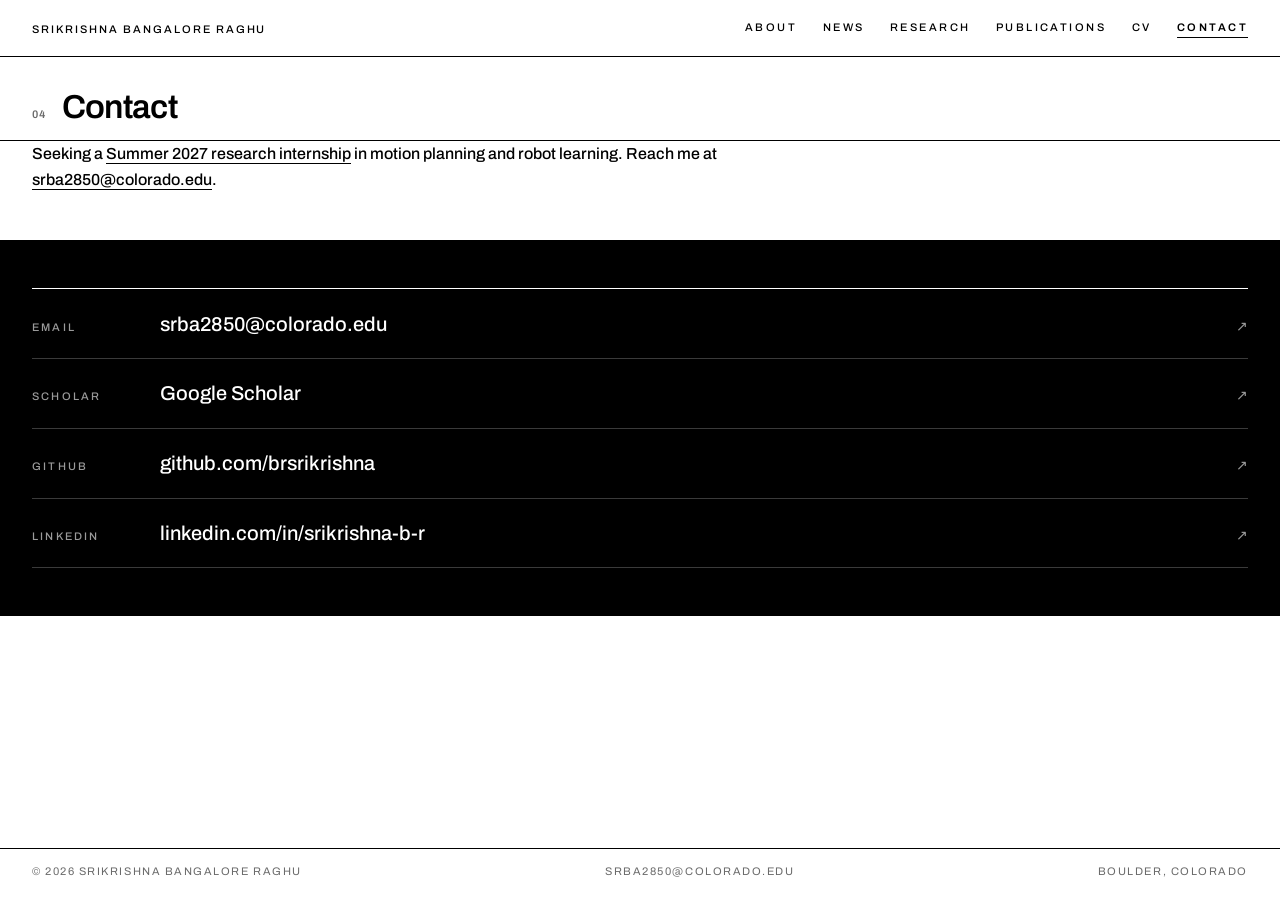
==== contact.html @ 34d87042 "Split into pages and remove the left label rail About, News, Research, Publications and Contact are " ====
<!DOCTYPE html>
<html lang="en">
<head>
<meta charset="utf-8">
<meta name="viewport" content="width=device-width, initial-scale=1">
<title>Contact — Srikrishna Bangalore Raghu</title>
<meta name="description" content="Email, Google Scholar, GitHub, and LinkedIn.">
<link rel="icon" href="data:image/svg+xml,%3Csvg xmlns='http://www.w3.org/2000/svg' viewBox='0 0 64 64'%3E%3Crect width='64' height='64' fill='%23000'/%3E%3Ctext x='32' y='42' font-family='Arial,Helvetica,sans-serif' font-size='22' font-weight='700' fill='%23fff' text-anchor='middle'%3ESBR%3C/text%3E%3C/svg%3E">
<link rel="canonical" href="https://brsrikrishna.github.io/contact.html">
<meta property="og:title" content="Contact — Srikrishna Bangalore Raghu">
<meta property="og:description" content="Email, Google Scholar, GitHub, and LinkedIn.">
<meta property="og:type" content="website">
<meta property="og:url" content="https://brsrikrishna.github.io/contact.html">
<meta name="twitter:card" content="summary">
<link rel="preconnect" href="https://fonts.googleapis.com">
<link rel="preconnect" href="https://fonts.gstatic.com" crossorigin>
<link href="https://fonts.googleapis.com/css2?family=Archivo:ital,wght@0,400;0,500;0,600;0,700;1,400&display=swap" rel="stylesheet">
<link rel="stylesheet" href="assets/style.css">
</head>
<body id="top">

<a class="skip" href="#main">Skip to content</a>

<header>
  <div class="wrap nav-bar">
    <a class="brand" href="index.html" aria-label="Home — Srikrishna Bangalore Raghu">
      <span class="label">Srikrishna Bangalore Raghu</span>
    </a>
    <nav aria-label="Primary">
      <ul class="label" role="list">
        <li><a href="index.html">About</a></li>
        <li><a href="news.html">News</a></li>
        <li><a href="research.html">Research</a></li>
        <li><a href="publications.html">Publications</a></li>
        <li><a href="assets/cv.pdf" target="_blank" rel="noopener">CV</a></li>
        <li><a href="contact.html" aria-current="page">Contact</a></li>
      </ul>
    </nav>
  </div>
</header>

<main id="main">
  <div class="wrap page-head">
    <span class="idx" aria-hidden="true">04</span>
    <h1>Contact</h1>
  </div>

  <section class="wrap content avail">
    <p>
        Seeking a <a href="mailto:srba2850@colorado.edu">Summer 2027 research internship</a> in motion planning
        and robot learning. Reach me at
        <a href="mailto:srba2850@colorado.edu">srba2850@colorado.edu</a>.
      </p>
  </section>

  <section class="contact-block" aria-label="Contact links">
    <div class="wrap">
      <ul class="contact-list" role="list">
                <li>
                  <a href="mailto:srba2850@colorado.edu">
                    <span class="k">Email</span>
                    <span class="v">srba2850@colorado.edu</span>
                    <span class="arrow" aria-hidden="true">&#8599;</span>
                  </a>
                </li>
                <li>
                  <a href="https://scholar.google.com/citations?user=IsVXLJMAAAAJ&amp;hl=en">
                    <span class="k">Scholar</span>
                    <span class="v">Google Scholar</span>
                    <span class="arrow" aria-hidden="true">&#8599;</span>
                  </a>
                </li>
                <li>
                  <a href="https://github.com/brsrikrishna">
                    <span class="k">GitHub</span>
                    <span class="v">github.com/brsrikrishna</span>
                    <span class="arrow" aria-hidden="true">&#8599;</span>
                  </a>
                </li>
                <li>
                  <a href="https://www.linkedin.com/in/srikrishna-b-r-321b12135/">
                    <span class="k">LinkedIn</span>
                    <span class="v">linkedin.com/in/srikrishna-b-r</span>
                    <span class="arrow" aria-hidden="true">&#8599;</span>
                  </a>
                </li>
              </ul>
    </div>
  </section>

</main>

<footer class="site-foot wrap">
  <span>&copy; 2026 Srikrishna Bangalore Raghu</span>
  <a href="mailto:srba2850@colorado.edu">srba2850@colorado.edu</a>
  <span>Boulder, Colorado</span>
</footer>

</body>
</html>
---- assets/style.css ----
/* ============================================================
   SWISS / INTERNATIONAL TYPOGRAPHIC STYLE — multi-page edition
   One face (Archivo), two inks (#000/#fff), hierarchy through
   size, weight, tracking, and hairline rules. Content runs the
   full width of the container; there is no label rail.
   ============================================================ */

:root{
  --ink:        #000000;
  --paper:      #ffffff;
  --mute:       #555555;   /* secondary text on white — 7.4:1  */
  --meta:       #6b6b6b;   /* tertiary meta on white — 5.4:1   */
  --rule:       #000000;   /* structural hairlines             */
  --rule-soft:  #d8d8d8;   /* repeated row hairlines           */
  --inv-mute:   #9a9a9a;   /* secondary text on black — 7.4:1  */
  --inv-rule:   #3a3a3a;
  --pad-x:      clamp(1rem, 2.5vw, 2rem);
  --wrap:       1640px;
  --header-h:   3.5rem;
  --key-col:    7rem;      /* shared key column: news dates, pub numbers,
                              contact keys, experience dates            */
  --size-mid:   clamp(1.0625rem, 1.6vw, 1.1875rem);
}

*, *::before, *::after{ box-sizing:border-box; margin:0; padding:0; }

html{
  scroll-behavior:smooth;
  -webkit-text-size-adjust:100%;
}

body{
  background:var(--paper);
  color:var(--ink);
  font-family:"Archivo","Helvetica Neue",Helvetica,Arial,sans-serif;
  font-size:1rem;
  line-height:1.6;
  -webkit-font-smoothing:antialiased;
  text-rendering:optimizeLegibility;
  min-height:100vh;
  display:flex; flex-direction:column;
}
main{ flex:1 0 auto; }

::selection{ background:var(--ink); color:var(--paper); }
.contact-block ::selection{ background:var(--paper); color:var(--ink); }

a{ color:inherit; text-decoration:none; }
:focus-visible{ outline:2px solid currentColor; outline-offset:3px; }

img{ max-width:100%; }

.wrap{ width:100%; max-width:var(--wrap); margin-inline:auto; padding-inline:var(--pad-x); }

/* ---------- micro-label: the small-caps voice of the site ---------- */
.label{
  font-size:0.6875rem;
  font-weight:500;
  text-transform:uppercase;
  letter-spacing:0.22em;
  line-height:1.4;
}

/* ---------- skip link ---------- */
.skip{
  position:absolute; left:var(--pad-x); top:-4rem; z-index:100;
  background:var(--ink); color:var(--paper);
  padding:0.6rem 1rem; font-size:0.75rem; letter-spacing:0.14em; text-transform:uppercase;
  transition:top .15s ease;
}
.skip:focus{ top:0.75rem; }

/* ---------- header / nav ---------- */
header{
  position:sticky; top:0; z-index:50;
  background:var(--paper);
  border-bottom:1px solid var(--rule);
}
.nav-bar{
  display:flex; align-items:center; justify-content:space-between;
  gap:1rem 2rem; flex-wrap:wrap;
  min-height:var(--header-h); padding-block:0.75rem;
}
.brand{ font-weight:600; }
.brand .label{ letter-spacing:0.18em; }
nav ul{
  list-style:none;
  display:flex; flex-wrap:wrap; gap:0.6rem 1.6rem;
}
nav a{
  display:inline-block; padding-block:0.2rem;
  text-decoration:underline transparent 1px;
  text-underline-offset:6px;
  transition:text-decoration-color .15s ease;
}
nav a:hover{ text-decoration-color:var(--ink); }
nav a[aria-current="page"]{ text-decoration-color:var(--ink); font-weight:600; }

/* ---------- page head (sub-pages) ---------- */
.page-head{
  display:flex; align-items:baseline; gap:1rem;
  padding-block:clamp(1.25rem, 2.5vw, 2rem) 0.9rem;
  border-bottom:1px solid var(--rule);
}
.page-head .idx{
  font-size:0.6875rem; font-weight:600; letter-spacing:0.08em;
  font-variant-numeric:tabular-nums;
  color:var(--meta);
}
.page-head h1{
  font-size:clamp(1.5rem, 2.6vw, 2.25rem);
  font-weight:600; line-height:1.1; letter-spacing:-0.02em;
}
.content{ padding-block:0 3rem; }

/* ---------- home / hero ---------- */
.hero{ padding-block:clamp(1.25rem, 2.5vw, 2rem) 2rem; }

.hero-meta{
  display:flex; justify-content:space-between; gap:0.5rem 2rem; flex-wrap:wrap;
  padding-bottom:0.9rem; border-bottom:1px solid var(--rule);
}
.hero-meta .label:last-child{ color:var(--mute); margin-right:-0.22em; }

h1.name{
  font-size:clamp(2.5rem, 7.4vw, 6.5rem);
  font-weight:600;
  line-height:0.92;
  letter-spacing:-0.025em;
  text-transform:uppercase;
  padding-block:clamp(1.25rem, 3vw, 2.25rem) clamp(1rem, 2.5vw, 1.75rem);
  overflow-wrap:break-word;
}
h1.name .l{ display:block; }

/* a row = small-caps label above full-width content, on a hairline */
.row{
  border-top:1px solid var(--rule);
  padding-block:0.9rem 1.4rem;
}
.row > .label{ display:block; color:var(--meta); margin-bottom:0.55rem; }

.tagline{
  font-size:clamp(1rem, 1.6vw, 1.25rem);
  font-weight:500;
  line-height:1.45;
}
.tagline .sep{ color:var(--meta); padding-inline:0.25em; font-weight:400; }

.avail p{ font-weight:500; max-width:90ch; }
.avail a, .bio a, .exp-list a{
  text-decoration:underline solid var(--ink) 1px;
  text-underline-offset:4px;
}
.avail a:hover, .bio a:hover, .exp-list a:hover{ text-decoration-thickness:2px; }
.avail .chips{ margin-top:0.9rem; }

.about-grid{
  display:grid;
  grid-template-columns:minmax(0, 1fr) clamp(200px, 22%, 320px);
  gap:1.5rem 3rem;
  align-items:start;
}
.bio p{ max-width:80ch; }
.bio p + p{ margin-top:1rem; }
.bio .aff{ font-weight:600; }

.portrait{ margin:0; }
.portrait-img{
  display:block; width:100%;
  aspect-ratio:3 / 4;
  object-fit:cover;
}
.portrait figcaption{
  margin-top:0.55rem;
  font-size:0.6875rem; text-transform:uppercase; letter-spacing:0.18em;
  color:var(--meta);
  display:flex; justify-content:space-between; gap:1rem;
}
.portrait figcaption span:last-child{ margin-right:-0.18em; }

.exp-list{ list-style:none; }
.exp-list li{
  display:grid;
  grid-template-columns:7.5rem 1fr;   /* "2023–Present" */
  column-gap:1.5rem;
  padding-block:0.7rem;
  border-bottom:1px solid var(--rule-soft);
  font-size:0.9375rem;
}
.exp-list li:last-child{ border-bottom:0; }
.exp-list .exp-when{
  font-size:0.75rem; font-weight:500;
  text-transform:uppercase; letter-spacing:0.16em;
  font-variant-numeric:tabular-nums;
  color:var(--mute);
  padding-top:0.15rem;
}

/* ---------- news ---------- */
.news-list{ list-style:none; }
.news-list li{
  display:grid;
  grid-template-columns:4.5rem 1fr;   /* "2026" / "Sep 2026" */
  column-gap:1.5rem;
  padding-block:1.05rem;
  border-bottom:1px solid var(--rule-soft);
}
.news-list time{
  font-size:0.75rem; font-weight:500;
  text-transform:uppercase; letter-spacing:0.16em;
  font-variant-numeric:tabular-nums;
  color:var(--mute);
  padding-top:0.2rem;
}
.news-list p{ max-width:90ch; }
.news-list .hl{ font-weight:600; }

/* ---------- chips (shared) ---------- */
.chips{ margin-top:1rem; display:flex; flex-wrap:wrap; gap:0.5rem; }
.chip{
  display:inline-block;
  border:1px solid var(--ink);
  padding:0.32rem 0.7rem;
  font-size:0.6875rem; font-weight:500;
  text-transform:uppercase; letter-spacing:0.16em;
  transition:background-color .15s ease, color .15s ease;
}
.chip:hover{ background:var(--ink); color:var(--paper); }
.chip:focus-visible{ outline-offset:2px; }

/* ---------- research: one block per first-author paper ---------- */
.project{ padding-block:1.6rem 2rem; border-bottom:1px solid var(--rule-soft); }
.project:last-child{ border-bottom:0; }
.project .idx{
  display:block;
  font-size:0.6875rem; font-weight:500; letter-spacing:0.14em;
  font-variant-numeric:tabular-nums;
  color:var(--meta);
  margin-bottom:0.7rem;
}
.project h3{
  font-size:clamp(1.125rem, 1.7vw, 1.375rem);
  font-weight:600; line-height:1.3; letter-spacing:-0.01em;
  max-width:44em;
}
.project .venue{
  margin-top:0.45rem;
  font-size:0.6875rem; font-weight:500;
  text-transform:uppercase; letter-spacing:0.16em;
}
.project .venue .note{ color:var(--meta); }
.project .desc{ margin-top:0.7rem; font-size:0.9375rem; color:var(--mute); max-width:88ch; }
.project .chips{ margin-top:0.9rem; }

/* gallery: full container width, tiles as large as the row allows;
   posters load, video bytes only when a clip is played */
.gallery{
  margin-top:1.25rem;
  display:grid;
  grid-template-columns:repeat(auto-fill, minmax(300px, 1fr));
  gap:1.25rem;
}
.gallery[data-cols="3"]{ grid-template-columns:repeat(auto-fill, minmax(380px, 1fr)); }
.clip{ margin:0; }
.clip video{
  display:block; width:100%;
  aspect-ratio:16 / 9;
  object-fit:contain;
  background:var(--paper);
  border:1px solid var(--rule-soft);
}
.gallery[data-ratio="1"]   .clip video{ aspect-ratio:1 / 1; }
.gallery[data-ratio="4-3"] .clip video{ aspect-ratio:4 / 3; }
.clip figcaption{
  margin-top:0.45rem;
  font-size:0.6875rem; text-transform:uppercase; letter-spacing:0.14em;
  color:var(--meta);
}

/* ---------- publications ---------- */
.pub-list{ list-style:none; counter-reset:pub; }
.pub{
  display:grid;
  grid-template-columns:2.75rem 1fr;  /* two-digit counter */
  column-gap:1.5rem;
  padding-block:1.6rem;
  border-bottom:1px solid var(--rule-soft);
}
.pub::before{
  counter-increment:pub;
  content:counter(pub, decimal-leading-zero);
  font-size:0.75rem; font-weight:500; letter-spacing:0.08em;
  font-variant-numeric:tabular-nums;
  color:var(--meta);
  padding-top:0.35rem;
}
.pub h3{
  font-size:var(--size-mid);
  font-weight:600; line-height:1.35; letter-spacing:-0.01em;
  max-width:44em;
}
.pub .authors{ margin-top:0.55rem; font-size:0.875rem; color:var(--mute); max-width:80ch; }
.pub .authors .me{ font-weight:700; color:var(--ink); }
.pub .venue{
  margin-top:0.45rem;
  font-size:0.6875rem; font-weight:500;
  text-transform:uppercase; letter-spacing:0.16em;
  color:var(--ink);
}
.pub .venue .note{ color:var(--meta); }
.pub .tldr{ margin-top:0.6rem; font-size:0.875rem; color:var(--mute); max-width:80ch; }

.pub-foot{
  display:flex; justify-content:space-between; gap:0.75rem 2rem; flex-wrap:wrap;
  padding-top:1.1rem;
  font-size:0.75rem; letter-spacing:0.06em; color:var(--meta);
}
.pub-foot a{
  color:var(--ink); font-weight:500;
  text-decoration:underline solid var(--ink) 1px; text-underline-offset:4px;
}
.pub-foot a:hover{ text-decoration-thickness:2px; }

/* ---------- contact page ---------- */
.contact-block{
  background:var(--ink);
  color:var(--paper);
  padding-block:clamp(2rem, 4vw, 3rem) clamp(2rem, 4vw, 3rem);
}
.contact-list{ list-style:none; border-top:1px solid var(--paper); }
.contact-list li{ border-bottom:1px solid var(--inv-rule); }
.contact-list a{
  display:grid;
  grid-template-columns:6.5rem 1fr auto;  /* "LINKEDIN" */
  column-gap:1.5rem;
  align-items:baseline;
  padding-block:1.15rem;
}
.contact-list .k{
  font-size:0.6875rem; font-weight:500;
  text-transform:uppercase; letter-spacing:0.2em;
  color:var(--inv-mute);
}
.contact-list .v{
  font-size:clamp(1rem, 1.8vw, 1.25rem); font-weight:500;
  text-decoration:underline transparent 1px; text-underline-offset:5px;
  transition:text-decoration-color .15s ease;
}
.contact-list .arrow{
  font-size:0.875rem; color:var(--inv-mute);
  transition:transform .15s ease, color .15s ease;
}
.contact-list a:hover .v{ text-decoration-color:var(--paper); }
.contact-list a:hover .arrow{ transform:translate(0.15em, -0.15em); color:var(--paper); }

/* ---------- site footer (every page, one line) ---------- */
.site-foot{
  margin-top:auto;
  border-top:1px solid var(--rule);
  padding-block:0.9rem 1.2rem;
  display:flex; justify-content:space-between; gap:0.4rem 2rem; flex-wrap:wrap;
  font-size:0.6875rem; letter-spacing:0.14em; text-transform:uppercase;
  color:var(--meta);
}
.site-foot a{ text-decoration:underline transparent 1px; text-underline-offset:4px; }
.site-foot a:hover{ text-decoration-color:var(--ink); color:var(--ink); }

/* ============================================================
   RESPONSIVE
   ============================================================ */
@media (max-width: 900px){
  .about-grid{ grid-template-columns:minmax(0, 1fr) clamp(180px, 30%, 260px); gap:1.25rem 2rem; }
}

@media (max-width: 760px){
  header{ position:static; }
  .hero-meta{ display:block; }
  .hero-meta .label{ display:block; }
  .hero-meta .label + .label{ margin-top:0.35rem; }

  .about-grid{ grid-template-columns:1fr; }
  .portrait{ max-width:280px; }
  .bio p{ max-width:none; }

  .exp-list li{ grid-template-columns:5.5rem 1fr; column-gap:1rem; }
  .news-list li{ grid-template-columns:5.5rem 1fr; column-gap:1rem; }
  .pub{ grid-template-columns:2.5rem 1fr; column-gap:1rem; }
  .contact-list a{ grid-template-columns:6.5rem 1fr auto; column-gap:1rem; }
  .contact-list .v{ overflow-wrap:anywhere; }

  .gallery, .gallery[data-cols="3"]{
    grid-template-columns:repeat(auto-fill, minmax(150px, 1fr)); gap:0.8rem;
  }
}

@media (max-width: 430px){
  nav ul{ gap:0.5rem 1.1rem; }
  .exp-list li{ grid-template-columns:1fr; row-gap:0.25rem; }
  .news-list li{ grid-template-columns:1fr; row-gap:0.25rem; }
  .contact-list a{ grid-template-columns:1fr auto; }
  .contact-list .k{ grid-column:1 / -1; margin-bottom:0.15rem; }
}

@media (prefers-reduced-motion: reduce){
  html{ scroll-behavior:auto; }
  *, *::before, *::after{ transition:none !important; }
}

/* ============================================================
   PRINT — plain paper, no full-bleed ink
   ============================================================ */
@media print{
  .skip, header, .site-foot{ display:none; }
  body{ font-size:11pt; }
  a{ text-decoration:none; }
  .gallery{ display:none; }
  .contact-block{ background:#fff; color:#000; }
  .contact-list{ border-top:1px solid #000; }
  .contact-list li{ border-bottom:1px solid #d8d8d8; }
  .contact-list .k{ color:#555; }
  .contact-list .arrow{ display:none; }
  .chip{ transition:none; }
}
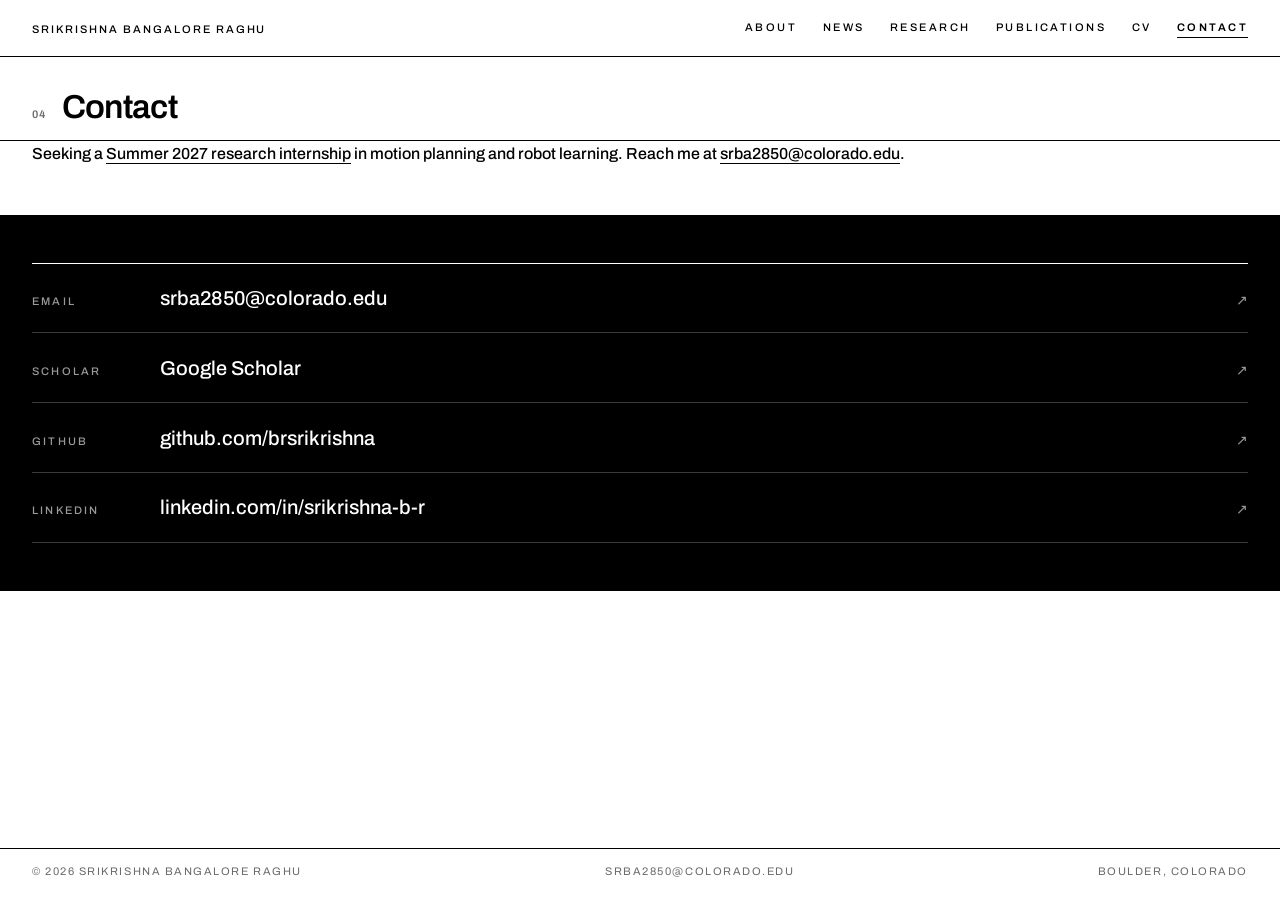
==== commit 2607b33e: "Autoplay clips, single-line name, no dashes or semicolons Clips autoplay muted and loop with no cont" ====
--- a/contact.html
+++ b/contact.html
@@ -3,11 +3,11 @@
 <head>
 <meta charset="utf-8">
 <meta name="viewport" content="width=device-width, initial-scale=1">
-<title>Contact — Srikrishna Bangalore Raghu</title>
+<title>Contact | Srikrishna Bangalore Raghu</title>
 <meta name="description" content="Email, Google Scholar, GitHub, and LinkedIn.">
 <link rel="icon" href="data:image/svg+xml,%3Csvg xmlns='http://www.w3.org/2000/svg' viewBox='0 0 64 64'%3E%3Crect width='64' height='64' fill='%23000'/%3E%3Ctext x='32' y='42' font-family='Arial,Helvetica,sans-serif' font-size='22' font-weight='700' fill='%23fff' text-anchor='middle'%3ESBR%3C/text%3E%3C/svg%3E">
 <link rel="canonical" href="https://brsrikrishna.github.io/contact.html">
-<meta property="og:title" content="Contact — Srikrishna Bangalore Raghu">
+<meta property="og:title" content="Contact | Srikrishna Bangalore Raghu">
 <meta property="og:description" content="Email, Google Scholar, GitHub, and LinkedIn.">
 <meta property="og:type" content="website">
 <meta property="og:url" content="https://brsrikrishna.github.io/contact.html">
@@ -23,7 +23,7 @@
 
 <header>
   <div class="wrap nav-bar">
-    <a class="brand" href="index.html" aria-label="Home — Srikrishna Bangalore Raghu">
+    <a class="brand" href="index.html" aria-label="Home">
       <span class="label">Srikrishna Bangalore Raghu</span>
     </a>
     <nav aria-label="Primary">
--- a/assets/style.css
+++ b/assets/style.css
@@ -122,16 +122,21 @@
 }
 .hero-meta .label:last-child{ color:var(--mute); margin-right:-0.22em; }
 
+/* The full name on ONE line, sized to the container. Measured in the browser:
+   "SRIKRISHNA BANGALORE RAGHU" at 600 weight, -0.025em tracking is 15.97x the
+   font size wide in Archivo and 16.20x in the Helvetica fallback, so dividing
+   the available width by 16.3 fits both with a little slack. The width term is
+   the viewport minus padding and scrollbar, capped at the container maximum. */
 h1.name{
-  font-size:clamp(2.5rem, 7.4vw, 6.5rem);
+  font-size:min(calc((100vw - 5rem) / 16.3), calc(1576px / 16.3));
   font-weight:600;
-  line-height:0.92;
+  line-height:1;
   letter-spacing:-0.025em;
   text-transform:uppercase;
+  white-space:nowrap;
   padding-block:clamp(1.25rem, 3vw, 2.25rem) clamp(1rem, 2.5vw, 1.75rem);
-  overflow-wrap:break-word;
-}
-h1.name .l{ display:block; }
+}
+h1.name .l{ display:inline; }
 
 /* a row = small-caps label above full-width content, on a hairline */
 .row{
@@ -147,21 +152,31 @@
 }
 .tagline .sep{ color:var(--meta); padding-inline:0.25em; font-weight:400; }
 
-.avail p{ font-weight:500; max-width:90ch; }
+/* availability: sentence left, action chips pinned to the right end of the row */
+.avail{ display:grid; grid-template-columns:minmax(0, 1fr) auto; column-gap:3rem; align-items:end; }
+.avail > .label{ grid-column:1 / -1; }
+.avail p{ grid-column:1; font-weight:500; }
+.avail .chips{ grid-column:2; margin-top:0; }
 .avail a, .bio a, .exp-list a{
   text-decoration:underline solid var(--ink) 1px;
   text-underline-offset:4px;
 }
 .avail a:hover, .bio a:hover, .exp-list a:hover{ text-decoration-thickness:2px; }
-.avail .chips{ margin-top:0.9rem; }
-
 .about-grid{
   display:grid;
-  grid-template-columns:minmax(0, 1fr) clamp(200px, 22%, 320px);
+  grid-template-columns:minmax(0, 1fr) clamp(220px, 21%, 300px);
   gap:1.5rem 3rem;
   align-items:start;
 }
-.bio p{ max-width:80ch; }
+/* left column: bio, then experience beneath it, so the column fills the portrait's height */
+.about-main > .label{
+  display:block; color:var(--meta);
+  margin-top:1.4rem; padding-top:0.9rem; margin-bottom:0.55rem;
+  border-top:1px solid var(--rule);
+}
+/* the bio fills its column as two text columns: full width, readable measure */
+.bio{ columns:2; column-gap:2.75rem; }
+.bio p{ break-inside:avoid; }
 .bio p + p{ margin-top:1rem; }
 .bio .aff{ font-weight:600; }
 
@@ -171,13 +186,6 @@
   aspect-ratio:3 / 4;
   object-fit:cover;
 }
-.portrait figcaption{
-  margin-top:0.55rem;
-  font-size:0.6875rem; text-transform:uppercase; letter-spacing:0.18em;
-  color:var(--meta);
-  display:flex; justify-content:space-between; gap:1rem;
-}
-.portrait figcaption span:last-child{ margin-right:-0.18em; }
 
 .exp-list{ list-style:none; }
 .exp-list li{
@@ -213,7 +221,7 @@
   color:var(--mute);
   padding-top:0.2rem;
 }
-.news-list p{ max-width:90ch; }
+.news-list p{ max-width:none; }
 .news-list .hl{ font-weight:600; }
 
 /* ---------- chips (shared) ---------- */
@@ -230,9 +238,26 @@
 .chip:focus-visible{ outline-offset:2px; }
 
 /* ---------- research: one block per first-author paper ---------- */
-.project{ padding-block:1.6rem 2rem; border-bottom:1px solid var(--rule-soft); }
+/* each project is a grid: index and title span the row; venue + links sit in a
+   left column beside the description, which fills the rest as two text columns;
+   the gallery spans the full row beneath */
+.project{
+  display:grid;
+  grid-template-columns:minmax(16rem, 22%) minmax(0, 1fr);
+  grid-template-areas:
+    "idx     idx"
+    "title   title"
+    "venue   desc"
+    "chips   desc"
+    "gallery gallery";
+  column-gap:3rem;
+  align-content:start;
+  padding-block:1.6rem 2rem;
+  border-bottom:1px solid var(--rule-soft);
+}
 .project:last-child{ border-bottom:0; }
 .project .idx{
+  grid-area:idx;
   display:block;
   font-size:0.6875rem; font-weight:500; letter-spacing:0.14em;
   font-variant-numeric:tabular-nums;
@@ -240,21 +265,28 @@
   margin-bottom:0.7rem;
 }
 .project h3{
+  grid-area:title;
   font-size:clamp(1.125rem, 1.7vw, 1.375rem);
   font-weight:600; line-height:1.3; letter-spacing:-0.01em;
-  max-width:44em;
+  margin-bottom:0.8rem;
 }
 .project .venue{
-  margin-top:0.45rem;
+  grid-area:venue;
   font-size:0.6875rem; font-weight:500;
   text-transform:uppercase; letter-spacing:0.16em;
+  line-height:1.6;
 }
 .project .venue .note{ color:var(--meta); }
-.project .desc{ margin-top:0.7rem; font-size:0.9375rem; color:var(--mute); max-width:88ch; }
-.project .chips{ margin-top:0.9rem; }
-
-/* gallery: full container width, tiles as large as the row allows;
-   posters load, video bytes only when a clip is played */
+.project .desc{
+  grid-area:desc;
+  font-size:1rem; color:var(--mute);
+}
+.project .chips{ grid-area:chips; align-self:start; margin-top:0.9rem; }
+.project .gallery{ grid-area:gallery; }
+
+/* gallery: full container width, tiles as large as the row allows.
+   Clips autoplay muted and loop. A small script pauses the ones that are
+   scrolled out of view so only the visible rows decode. */
 .gallery{
   margin-top:1.25rem;
   display:grid;
@@ -295,21 +327,34 @@
   color:var(--meta);
   padding-top:0.35rem;
 }
+/* ledger layout: title / authors / venue on the left, summary + links on the right */
+.pub > div{
+  display:grid;
+  grid-template-columns:minmax(0, 1.25fr) minmax(0, 1fr);
+  grid-template-areas:
+    "title   tldr"
+    "authors tldr"
+    "venue   chips";
+  column-gap:3rem;
+  align-content:start;
+}
 .pub h3{
+  grid-area:title;
   font-size:var(--size-mid);
   font-weight:600; line-height:1.35; letter-spacing:-0.01em;
-  max-width:44em;
-}
-.pub .authors{ margin-top:0.55rem; font-size:0.875rem; color:var(--mute); max-width:80ch; }
+}
+.pub .authors{ grid-area:authors; margin-top:0.55rem; font-size:0.875rem; color:var(--mute); }
 .pub .authors .me{ font-weight:700; color:var(--ink); }
 .pub .venue{
+  grid-area:venue;
   margin-top:0.45rem;
   font-size:0.6875rem; font-weight:500;
   text-transform:uppercase; letter-spacing:0.16em;
   color:var(--ink);
 }
 .pub .venue .note{ color:var(--meta); }
-.pub .tldr{ margin-top:0.6rem; font-size:0.875rem; color:var(--mute); max-width:80ch; }
+.pub .tldr{ grid-area:tldr; font-size:0.875rem; color:var(--mute); }
+.pub .chips{ grid-area:chips; align-self:end; margin-top:0.6rem; }
 
 .pub-foot{
   display:flex; justify-content:space-between; gap:0.75rem 2rem; flex-wrap:wrap;
@@ -371,6 +416,16 @@
    ============================================================ */
 @media (max-width: 900px){
   .about-grid{ grid-template-columns:minmax(0, 1fr) clamp(180px, 30%, 260px); gap:1.25rem 2rem; }
+  .bio{ columns:1; }
+  .avail{ display:block; }
+  .avail .chips{ margin-top:0.9rem; }
+  .project{
+    grid-template-columns:1fr;
+    grid-template-areas:"idx" "title" "venue" "desc" "chips" "gallery";
+  }
+  .project .desc{ margin-top:0.6rem; }
+  .pub > div{ display:block; }
+  .pub .tldr{ margin-top:0.6rem; }
 }
 
 @media (max-width: 760px){
@@ -392,6 +447,12 @@
   .gallery, .gallery[data-cols="3"]{
     grid-template-columns:repeat(auto-fill, minmax(150px, 1fr)); gap:0.8rem;
   }
+}
+
+@media (max-width: 480px){
+  /* one line would be under 20px on a phone, so let the name wrap here */
+  h1.name{ white-space:normal; font-size:clamp(1.9rem, 9.5vw, 2.6rem); line-height:0.95; }
+  h1.name .l{ display:block; }
 }
 
 @media (max-width: 430px){
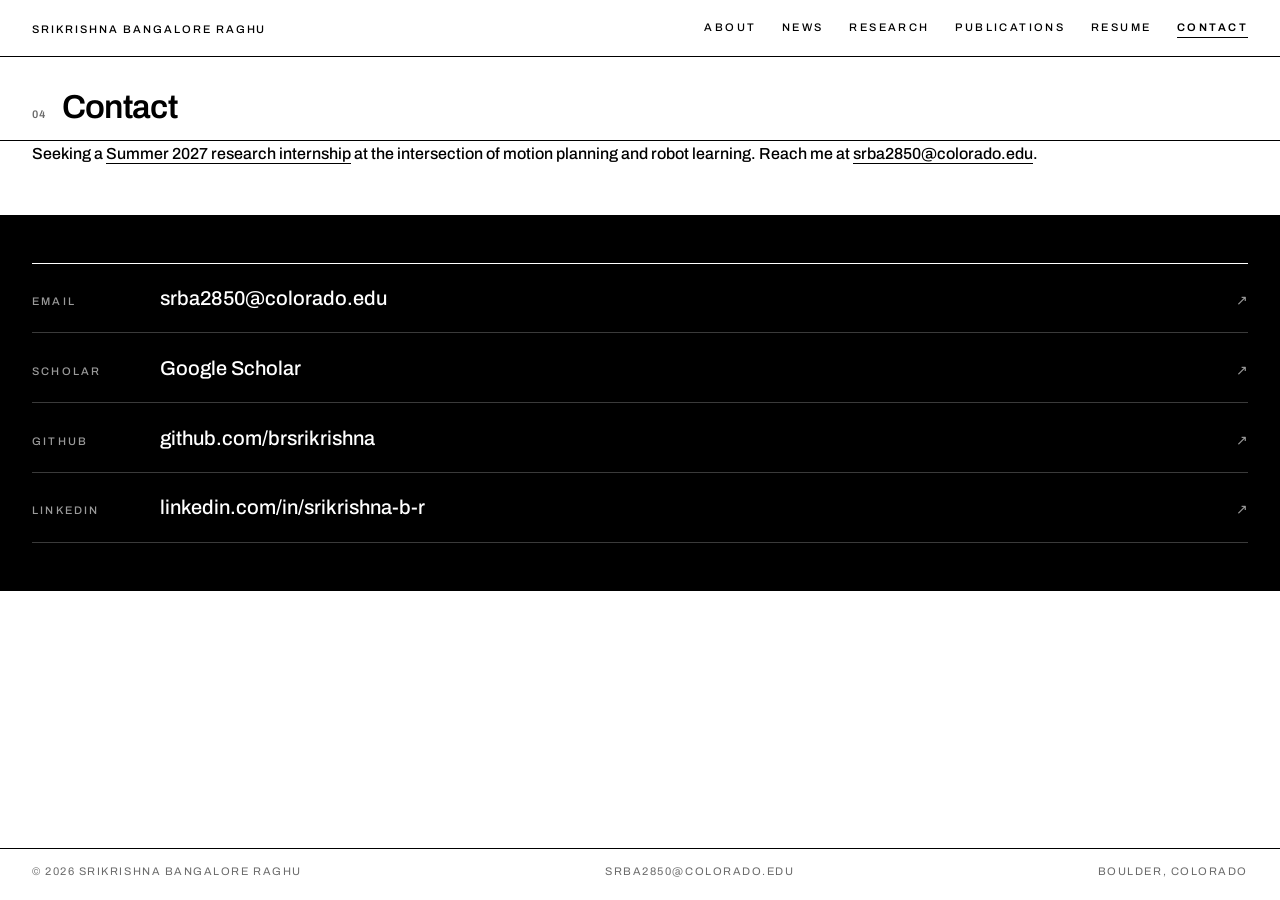
==== commit e3cb9cc3: "October updates: resume, Dance2Hesitate robot clips, BBoE links removed Adds the four robot kinesthe" ====
--- a/contact.html
+++ b/contact.html
@@ -32,7 +32,7 @@
         <li><a href="news.html">News</a></li>
         <li><a href="research.html">Research</a></li>
         <li><a href="publications.html">Publications</a></li>
-        <li><a href="assets/cv.pdf" target="_blank" rel="noopener">CV</a></li>
+        <li><a href="assets/resume.pdf" target="_blank" rel="noopener">Resume</a></li>
         <li><a href="contact.html" aria-current="page">Contact</a></li>
       </ul>
     </nav>
@@ -47,8 +47,7 @@
 
   <section class="wrap content avail">
     <p>
-        Seeking a <a href="mailto:srba2850@colorado.edu">Summer 2027 research internship</a> in motion planning
-        and robot learning. Reach me at
+        Seeking a <a href="mailto:srba2850@colorado.edu">Summer 2027 research internship</a> at the intersection of motion planning and robot learning. Reach me at
         <a href="mailto:srba2850@colorado.edu">srba2850@colorado.edu</a>.
       </p>
   </section>
--- a/assets/style.css
+++ b/assets/style.css
@@ -162,47 +162,24 @@
   text-underline-offset:4px;
 }
 .avail a:hover, .bio a:hover, .exp-list a:hover{ text-decoration-thickness:2px; }
-.about-grid{
-  display:grid;
-  grid-template-columns:minmax(0, 1fr) clamp(220px, 21%, 300px);
-  gap:1.5rem 3rem;
-  align-items:start;
-}
-/* left column: bio, then experience beneath it, so the column fills the portrait's height */
-.about-main > .label{
-  display:block; color:var(--meta);
-  margin-top:1.4rem; padding-top:0.9rem; margin-bottom:0.55rem;
-  border-top:1px solid var(--rule);
-}
-/* the bio fills its column as two text columns: full width, readable measure */
-.bio{ columns:2; column-gap:2.75rem; }
-.bio p{ break-inside:avoid; }
-.bio p + p{ margin-top:1rem; }
+/* hero grid: the portrait fills the left column and stretches to the height
+   of the three rows beside it, so the block is solid from edge to edge */
+.hero-grid{
+  display:grid;
+  grid-template-columns:clamp(200px, 19%, 280px) minmax(0, 1fr);
+  column-gap:3rem;
+  align-items:stretch;
+}
+.hero-rows{ min-width:0; }
+.bio p{ font-size:1.0625rem; }
 .bio .aff{ font-weight:600; }
 
-.portrait{ margin:0; }
+.portrait{ margin:0; position:relative; min-height:200px; }
 .portrait-img{
-  display:block; width:100%;
-  aspect-ratio:3 / 4;
-  object-fit:cover;
-}
-
-.exp-list{ list-style:none; }
-.exp-list li{
-  display:grid;
-  grid-template-columns:7.5rem 1fr;   /* "2023–Present" */
-  column-gap:1.5rem;
-  padding-block:0.7rem;
-  border-bottom:1px solid var(--rule-soft);
-  font-size:0.9375rem;
-}
-.exp-list li:last-child{ border-bottom:0; }
-.exp-list .exp-when{
-  font-size:0.75rem; font-weight:500;
-  text-transform:uppercase; letter-spacing:0.16em;
-  font-variant-numeric:tabular-nums;
-  color:var(--mute);
-  padding-top:0.15rem;
+  position:absolute; inset:0;
+  width:100%; height:100%;
+  object-fit:cover; object-position:center top;
+  display:block;
 }
 
 /* ---------- news ---------- */
@@ -282,7 +259,17 @@
   font-size:1rem; color:var(--mute);
 }
 .project .chips{ grid-area:chips; align-self:start; margin-top:0.9rem; }
-.project .gallery{ grid-area:gallery; }
+.project > .gallery, .project > .galleries{ grid-area:gallery; }
+
+/* grouped galleries (Dance2Hesitate): a small label above each group */
+.gallery-label{
+  margin-top:1.4rem; margin-bottom:0.6rem;
+  font-size:0.6875rem; font-weight:600;
+  text-transform:uppercase; letter-spacing:0.18em;
+  color:var(--ink);
+}
+.galleries .gallery{ margin-top:0; }
+.gallery[data-cols="2"]{ grid-template-columns:repeat(2, 1fr); }
 
 /* gallery: full container width, tiles as large as the row allows.
    Clips autoplay muted and loop. A small script pauses the ones that are
@@ -415,8 +402,7 @@
    RESPONSIVE
    ============================================================ */
 @media (max-width: 900px){
-  .about-grid{ grid-template-columns:minmax(0, 1fr) clamp(180px, 30%, 260px); gap:1.25rem 2rem; }
-  .bio{ columns:1; }
+  .hero-grid{ grid-template-columns:clamp(160px, 24%, 240px) minmax(0, 1fr); column-gap:2rem; }
   .avail{ display:block; }
   .avail .chips{ margin-top:0.9rem; }
   .project{
@@ -434,17 +420,14 @@
   .hero-meta .label{ display:block; }
   .hero-meta .label + .label{ margin-top:0.35rem; }
 
-  .about-grid{ grid-template-columns:1fr; }
-  .portrait{ max-width:280px; }
-  .bio p{ max-width:none; }
-
-  .exp-list li{ grid-template-columns:5.5rem 1fr; column-gap:1rem; }
+  .hero-grid{ grid-template-columns:1fr; }
+  .portrait{ order:2; max-width:280px; aspect-ratio:3 / 4; min-height:0; margin-top:1rem; }
   .news-list li{ grid-template-columns:5.5rem 1fr; column-gap:1rem; }
   .pub{ grid-template-columns:2.5rem 1fr; column-gap:1rem; }
   .contact-list a{ grid-template-columns:6.5rem 1fr auto; column-gap:1rem; }
   .contact-list .v{ overflow-wrap:anywhere; }
 
-  .gallery, .gallery[data-cols="3"]{
+  .gallery, .gallery[data-cols="2"], .gallery[data-cols="3"]{
     grid-template-columns:repeat(auto-fill, minmax(150px, 1fr)); gap:0.8rem;
   }
 }
@@ -457,7 +440,6 @@
 
 @media (max-width: 430px){
   nav ul{ gap:0.5rem 1.1rem; }
-  .exp-list li{ grid-template-columns:1fr; row-gap:0.25rem; }
   .news-list li{ grid-template-columns:1fr; row-gap:0.25rem; }
   .contact-list a{ grid-template-columns:1fr auto; }
   .contact-list .k{ grid-column:1 / -1; margin-bottom:0.15rem; }
@@ -475,7 +457,7 @@
   .skip, header, .site-foot{ display:none; }
   body{ font-size:11pt; }
   a{ text-decoration:none; }
-  .gallery{ display:none; }
+  .gallery, .gallery-label{ display:none; }
   .contact-block{ background:#fff; color:#000; }
   .contact-list{ border-top:1px solid #000; }
   .contact-list li{ border-bottom:1px solid #d8d8d8; }
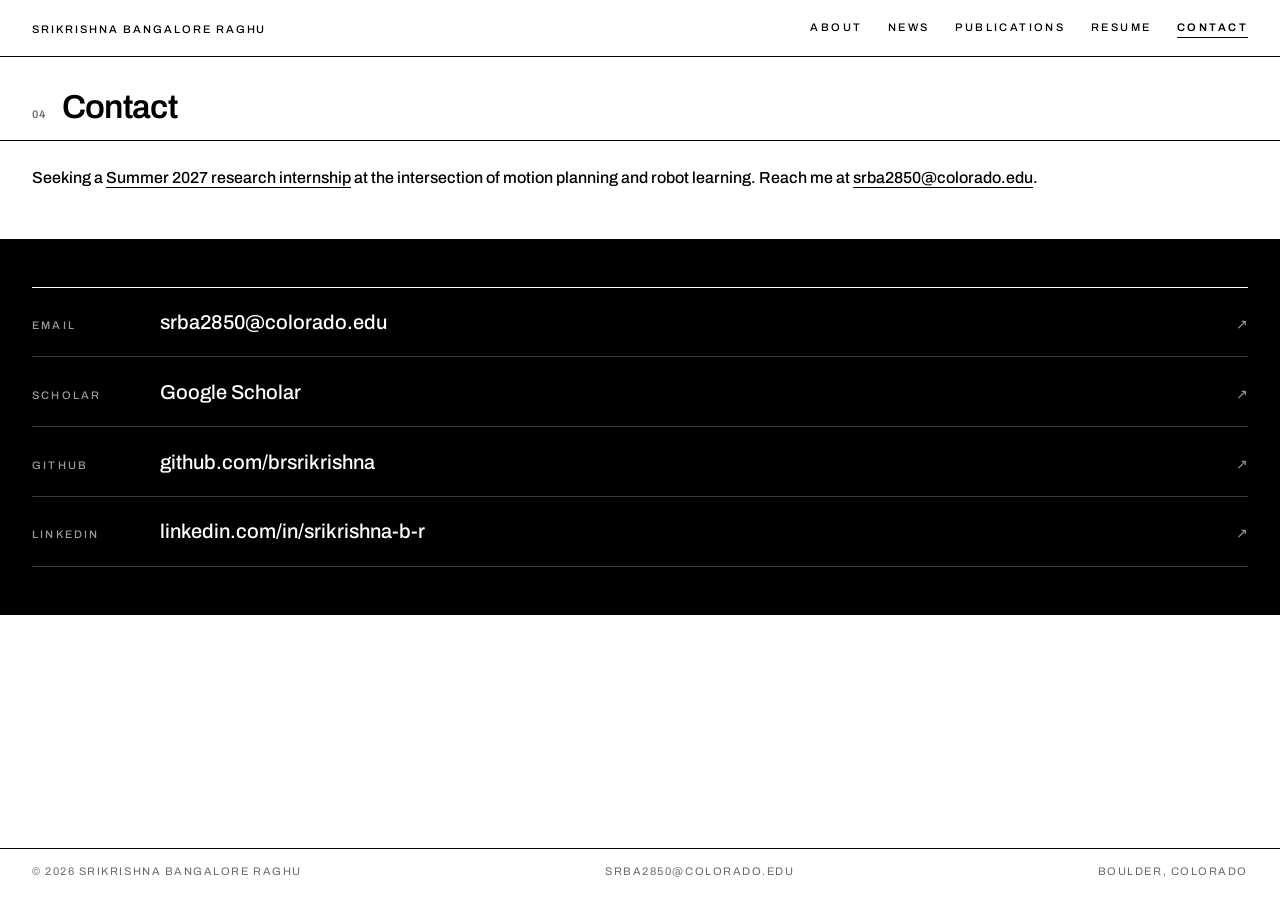
==== commit 12fd86ce: "Merge Research into About, add profile marks, thumbnails, split awards Research now follows the bio " ====
--- a/contact.html
+++ b/contact.html
@@ -30,7 +30,6 @@
       <ul class="label" role="list">
         <li><a href="index.html">About</a></li>
         <li><a href="news.html">News</a></li>
-        <li><a href="research.html">Research</a></li>
         <li><a href="publications.html">Publications</a></li>
         <li><a href="assets/resume.pdf" target="_blank" rel="noopener">Resume</a></li>
         <li><a href="contact.html" aria-current="page">Contact</a></li>
--- a/assets/style.css
+++ b/assets/style.css
@@ -107,11 +107,14 @@
   font-variant-numeric:tabular-nums;
   color:var(--meta);
 }
-.page-head h1{
+.page-head h1, .page-head h2{
   font-size:clamp(1.5rem, 2.6vw, 2.25rem);
   font-weight:600; line-height:1.1; letter-spacing:-0.02em;
 }
+/* a section head that follows other content on the same page */
+.page-head.sub{ border-top:1px solid var(--rule); margin-top:1rem; }
 .content{ padding-block:0 3rem; }
+.content.avail{ padding-top:1.5rem; }
 
 /* ---------- home / hero ---------- */
 .hero{ padding-block:clamp(1.25rem, 2.5vw, 2rem) 2rem; }
@@ -122,21 +125,31 @@
 }
 .hero-meta .label:last-child{ color:var(--mute); margin-right:-0.22em; }
 
-/* The full name on ONE line, sized to the container. Measured in the browser:
-   "SRIKRISHNA BANGALORE RAGHU" at 600 weight, -0.025em tracking is 15.97x the
-   font size wide in Archivo and 16.20x in the Helvetica fallback, so dividing
-   the available width by 16.3 fits both with a little slack. The width term is
-   the viewport minus padding and scrollbar, capped at the container maximum. */
+/* name row: the name at a display size that sits with the rest of the page,
+   one line, with the GitHub, Scholar and LinkedIn marks at the row's right end */
+.name-row{
+  display:flex; align-items:center; justify-content:space-between;
+  gap:0.75rem 2rem; flex-wrap:wrap;
+  padding-block:clamp(1.1rem, 2.5vw, 1.75rem) clamp(0.9rem, 2vw, 1.4rem);
+}
 h1.name{
-  font-size:min(calc((100vw - 5rem) / 16.3), calc(1576px / 16.3));
+  font-size:clamp(1.75rem, 3.6vw, 3.25rem);
   font-weight:600;
   line-height:1;
   letter-spacing:-0.025em;
   text-transform:uppercase;
   white-space:nowrap;
-  padding-block:clamp(1.25rem, 3vw, 2.25rem) clamp(1rem, 2.5vw, 1.75rem);
 }
 h1.name .l{ display:inline; }
+.social{ list-style:none; display:flex; align-items:center; gap:1.25rem; }
+.social a{
+  display:inline-flex; align-items:center; justify-content:center;
+  width:2.25rem; height:2.25rem;
+  color:var(--ink);
+  transition:opacity .15s ease;
+}
+.social a:hover{ opacity:0.5; }
+.social svg{ width:1.75rem; height:1.75rem; display:block; fill:currentColor; }
 
 /* a row = small-caps label above full-width content, on a hairline */
 .row{
@@ -301,10 +314,17 @@
 .pub-list{ list-style:none; counter-reset:pub; }
 .pub{
   display:grid;
-  grid-template-columns:2.75rem 1fr;  /* two-digit counter */
+  grid-template-columns:2.75rem 220px minmax(0, 1fr);  /* counter, thumbnail, text */
   column-gap:1.5rem;
   padding-block:1.6rem;
   border-bottom:1px solid var(--rule-soft);
+}
+/* thumbnail: the paper's first figure at its own proportions, nothing cropped */
+.pub-thumb{
+  grid-column:2;
+  display:block; width:100%; height:auto;
+  border:1px solid var(--rule-soft);
+  background:var(--paper);
 }
 .pub::before{
   counter-increment:pub;
@@ -316,6 +336,7 @@
 }
 /* ledger layout: title / authors / venue on the left, summary + links on the right */
 .pub > div{
+  grid-column:3;
   display:grid;
   grid-template-columns:minmax(0, 1.25fr) minmax(0, 1fr);
   grid-template-areas:
@@ -423,7 +444,9 @@
   .hero-grid{ grid-template-columns:1fr; }
   .portrait{ order:2; max-width:280px; aspect-ratio:3 / 4; min-height:0; margin-top:1rem; }
   .news-list li{ grid-template-columns:5.5rem 1fr; column-gap:1rem; }
-  .pub{ grid-template-columns:2.5rem 1fr; column-gap:1rem; }
+  .pub{ grid-template-columns:2.5rem 1fr; column-gap:1rem; row-gap:0.9rem; }
+  .pub-thumb{ grid-column:2; max-width:280px; }
+  .pub > div{ grid-column:2; }
   .contact-list a{ grid-template-columns:6.5rem 1fr auto; column-gap:1rem; }
   .contact-list .v{ overflow-wrap:anywhere; }
 
@@ -432,9 +455,9 @@
   }
 }
 
-@media (max-width: 480px){
-  /* one line would be under 20px on a phone, so let the name wrap here */
-  h1.name{ white-space:normal; font-size:clamp(1.9rem, 9.5vw, 2.6rem); line-height:0.95; }
+@media (max-width: 600px){
+  /* the one-line name no longer fits beside the marks, so let it wrap here */
+  h1.name{ white-space:normal; font-size:clamp(1.75rem, 8.5vw, 2.4rem); line-height:0.98; }
   h1.name .l{ display:block; }
 }
 
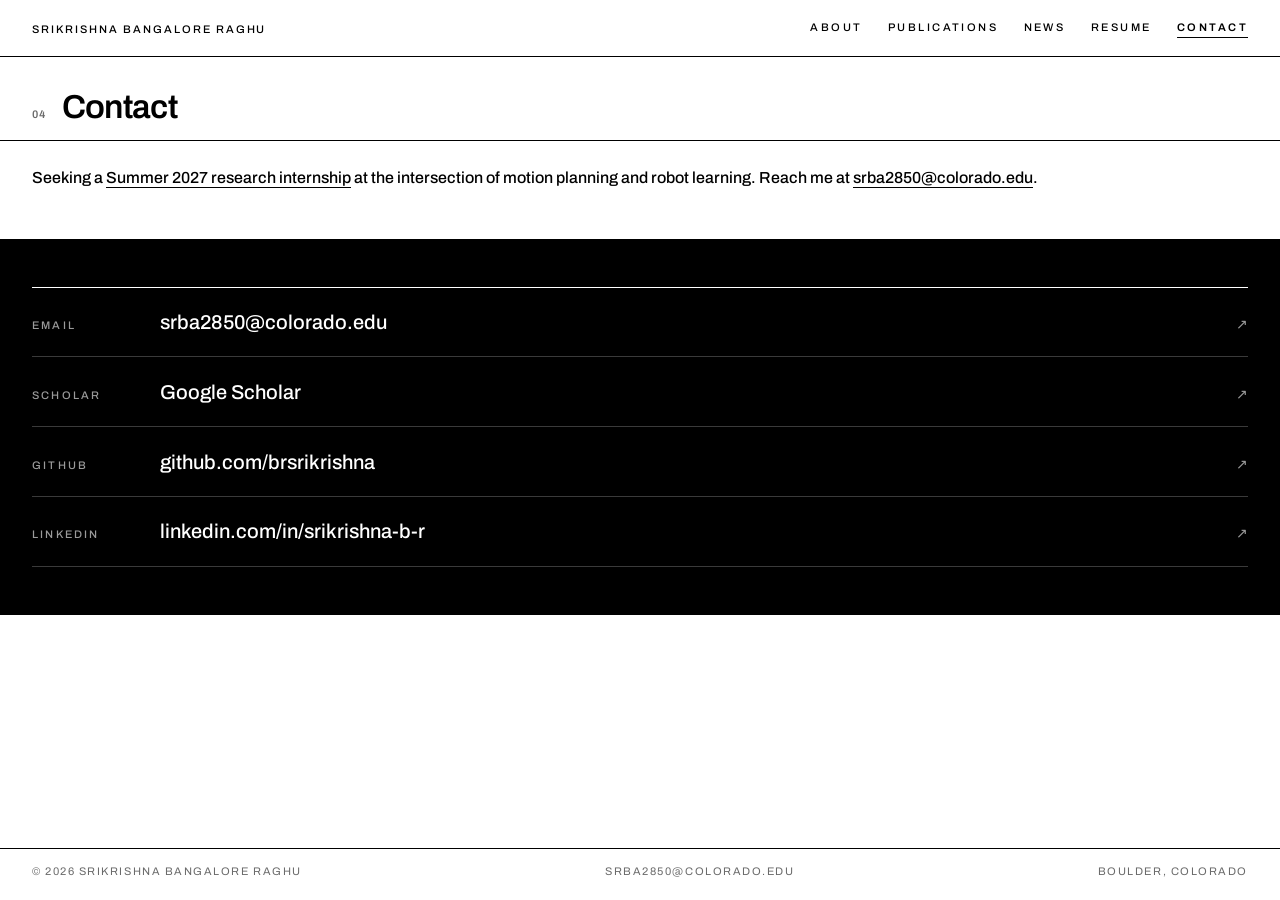
==== commit 383e6f95: "Publications before News, first-screen About with scroll cue, gallery matrices The About block now f" ====
--- a/contact.html
+++ b/contact.html
@@ -29,8 +29,8 @@
     <nav aria-label="Primary">
       <ul class="label" role="list">
         <li><a href="index.html">About</a></li>
+        <li><a href="publications.html">Publications</a></li>
         <li><a href="news.html">News</a></li>
-        <li><a href="publications.html">Publications</a></li>
         <li><a href="assets/resume.pdf" target="_blank" rel="noopener">Resume</a></li>
         <li><a href="contact.html" aria-current="page">Contact</a></li>
       </ul>
--- a/assets/style.css
+++ b/assets/style.css
@@ -117,7 +117,31 @@
 .content.avail{ padding-top:1.5rem; }
 
 /* ---------- home / hero ---------- */
-.hero{ padding-block:clamp(1.25rem, 2.5vw, 2rem) 2rem; }
+/* the About block is the whole first screen; research sits below the fold */
+.hero{
+  padding-block:clamp(1.25rem, 2.5vw, 2rem) 1rem;
+  /* fill the first screen, but never stretch past 1400px on very tall displays */
+  min-height:min(calc(100vh - var(--header-h)), 1400px);
+  display:flex; flex-direction:column;
+}
+#research{ scroll-margin-top:calc(var(--header-h) + 1rem); }
+
+/* scroll cue: an arrow pinned to the bottom of the first screen */
+.scroll-cue{
+  margin-top:auto; align-self:center;
+  padding:1.5rem 1rem 0.25rem;
+  color:var(--ink);
+}
+.scroll-cue svg{
+  width:2rem; height:2rem; display:block;
+  fill:none; stroke:currentColor; stroke-width:1.6;
+  animation:cue-bounce 1.6s ease-in-out infinite;
+}
+@keyframes cue-bounce{ 0%, 100%{ transform:translateY(0); } 50%{ transform:translateY(9px); } }
+
+/* research reveals as it scrolls into view; only when the script runs */
+html.js .reveal{ opacity:0; transform:translateY(14px); transition:opacity .6s ease, transform .6s ease; }
+html.js .reveal.in{ opacity:1; transform:none; }
 
 .hero-meta{
   display:flex; justify-content:space-between; gap:0.5rem 2rem; flex-wrap:wrap;
@@ -283,6 +307,7 @@
 }
 .galleries .gallery{ margin-top:0; }
 .gallery[data-cols="2"]{ grid-template-columns:repeat(2, 1fr); }
+.gallery[data-cols="4"]{ grid-template-columns:repeat(4, 1fr); }
 
 /* gallery: full container width, tiles as large as the row allows.
    Clips autoplay muted and loop. A small script pauses the ones that are
@@ -433,6 +458,8 @@
   .project .desc{ margin-top:0.6rem; }
   .pub > div{ display:block; }
   .pub .tldr{ margin-top:0.6rem; }
+  /* three wide columns no longer fit; two is better than one giant tile */
+  .gallery[data-cols="3"]{ grid-template-columns:repeat(2, 1fr); }
 }
 
 @media (max-width: 760px){
@@ -450,7 +477,7 @@
   .contact-list a{ grid-template-columns:6.5rem 1fr auto; column-gap:1rem; }
   .contact-list .v{ overflow-wrap:anywhere; }
 
-  .gallery, .gallery[data-cols="2"], .gallery[data-cols="3"]{
+  .gallery, .gallery[data-cols="2"], .gallery[data-cols="3"], .gallery[data-cols="4"]{
     grid-template-columns:repeat(auto-fill, minmax(150px, 1fr)); gap:0.8rem;
   }
 }
@@ -470,7 +497,8 @@
 
 @media (prefers-reduced-motion: reduce){
   html{ scroll-behavior:auto; }
-  *, *::before, *::after{ transition:none !important; }
+  *, *::before, *::after{ transition:none !important; animation:none !important; }
+  html.js .reveal{ opacity:1; transform:none; }
 }
 
 /* ============================================================
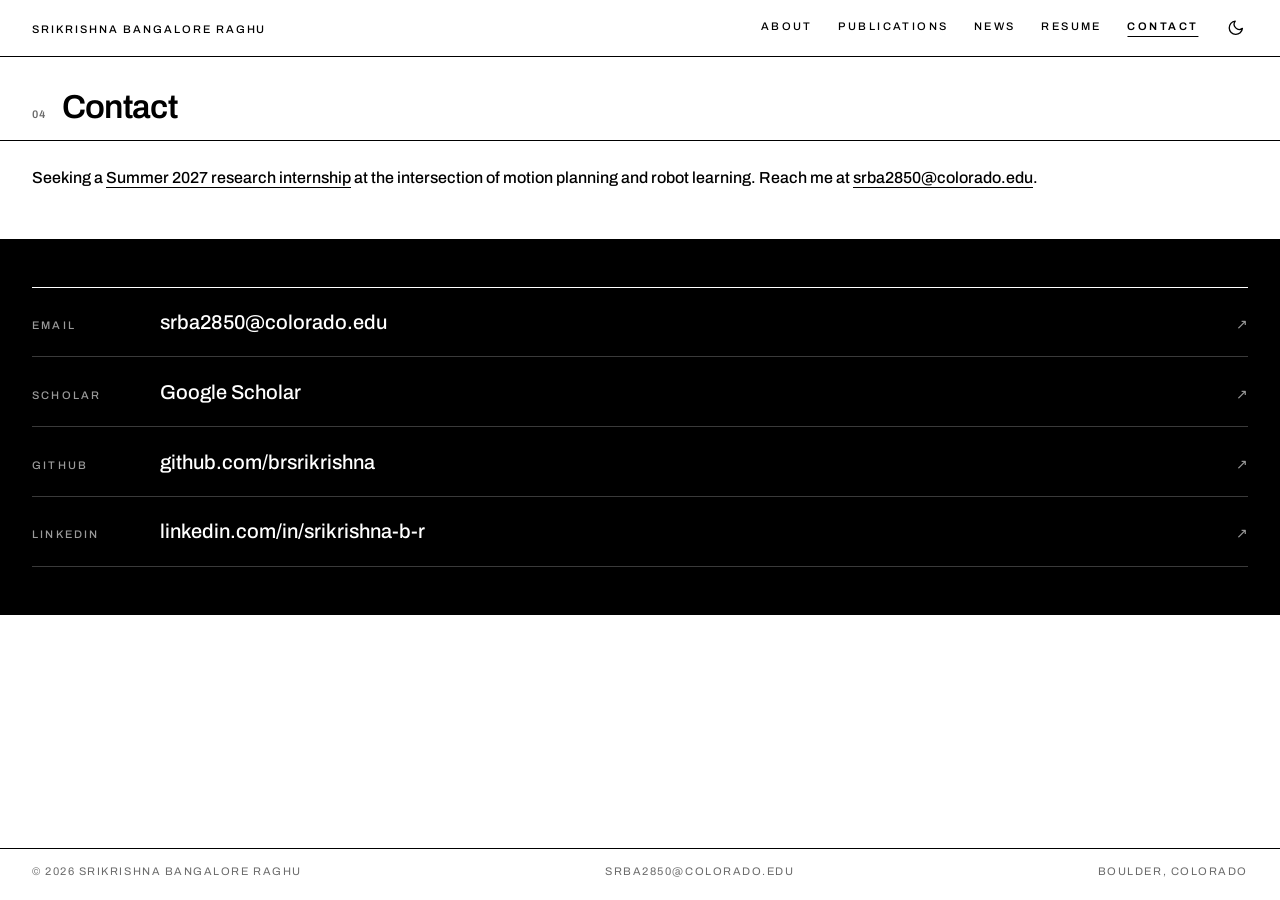
==== commit 6c47097c: "Dark mode toggle in the nav, light remains the default A moon/sun button at the end of the nav switc" ====
--- a/contact.html
+++ b/contact.html
@@ -16,6 +16,29 @@
 <link rel="preconnect" href="https://fonts.gstatic.com" crossorigin>
 <link href="https://fonts.googleapis.com/css2?family=Archivo:ital,wght@0,400;0,500;0,600;0,700;1,400&display=swap" rel="stylesheet">
 <link rel="stylesheet" href="assets/style.css">
+<script>
+(function () {
+  var root = document.documentElement;
+  try { if (localStorage.getItem('theme') === 'dark') { root.setAttribute('data-theme', 'dark'); } } catch (e) {}
+  function sync() {
+    var dark = root.getAttribute('data-theme') === 'dark';
+    var btns = document.querySelectorAll('.theme-toggle');
+    for (var i = 0; i < btns.length; i++) {
+      btns[i].setAttribute('aria-pressed', dark ? 'true' : 'false');
+      btns[i].setAttribute('aria-label', dark ? 'Switch to light mode' : 'Switch to dark mode');
+    }
+  }
+  document.addEventListener('DOMContentLoaded', sync);
+  document.addEventListener('click', function (e) {
+    var b = e.target.closest ? e.target.closest('.theme-toggle') : null;
+    if (!b) { return; }
+    var dark = root.getAttribute('data-theme') === 'dark';
+    if (dark) { root.removeAttribute('data-theme'); } else { root.setAttribute('data-theme', 'dark'); }
+    try { localStorage.setItem('theme', dark ? 'light' : 'dark'); } catch (x) {}
+    sync();
+  });
+})();
+</script>
 </head>
 <body id="top">
 
@@ -33,6 +56,7 @@
         <li><a href="news.html">News</a></li>
         <li><a href="assets/resume.pdf" target="_blank" rel="noopener">Resume</a></li>
         <li><a href="contact.html" aria-current="page">Contact</a></li>
+        <li><button class="theme-toggle" type="button" aria-label="Switch to dark mode" aria-pressed="false"><svg class="moon" viewBox="0 0 24 24" fill="none" stroke="currentColor" stroke-width="1.8" stroke-linecap="round" stroke-linejoin="round" aria-hidden="true" focusable="false"><path d="M21 12.79A9 9 0 1 1 11.21 3 7 7 0 0 0 21 12.79z"/></svg><svg class="sun" viewBox="0 0 24 24" fill="none" stroke="currentColor" stroke-width="1.8" stroke-linecap="round" stroke-linejoin="round" aria-hidden="true" focusable="false"><circle cx="12" cy="12" r="5"/><line x1="12" y1="1" x2="12" y2="3"/><line x1="12" y1="21" x2="12" y2="23"/><line x1="4.22" y1="4.22" x2="5.64" y2="5.64"/><line x1="18.36" y1="18.36" x2="19.78" y2="19.78"/><line x1="1" y1="12" x2="3" y2="12"/><line x1="21" y1="12" x2="23" y2="12"/><line x1="4.22" y1="19.78" x2="5.64" y2="18.36"/><line x1="18.36" y1="5.64" x2="19.78" y2="4.22"/></svg></button></li>
       </ul>
     </nav>
   </div>
--- a/assets/style.css
+++ b/assets/style.css
@@ -22,6 +22,22 @@
   --size-mid:   clamp(1.0625rem, 1.6vw, 1.1875rem);
 }
 
+/* dark theme: the two inks swap, and the inverted contact block flips back.
+   Light is the default; the toggle in the nav sets data-theme on <html>. */
+html[data-theme="dark"]{
+  color-scheme:dark;
+  --ink:        #ffffff;
+  --paper:      #000000;
+  --mute:       #b5b5b5;   /* secondary text on black — 11:1  */
+  --meta:       #9a9a9a;   /* tertiary meta on black — 7.4:1  */
+  --rule:       #ffffff;
+  --rule-soft:  #3a3a3a;
+  --inv-mute:   #555555;
+  --inv-rule:   #d8d8d8;
+  --plate-ink:  #f2f2f2;
+  --plate-line: rgba(0,0,0,0.35);
+}
+
 *, *::before, *::after{ box-sizing:border-box; margin:0; padding:0; }
 
 html{
@@ -39,6 +55,7 @@
   text-rendering:optimizeLegibility;
   min-height:100vh;
   display:flex; flex-direction:column;
+  transition:background-color .2s ease, color .2s ease;
 }
 main{ flex:1 0 auto; }
 
@@ -96,6 +113,18 @@
 nav a:hover{ text-decoration-color:var(--ink); }
 nav a[aria-current="page"]{ text-decoration-color:var(--ink); font-weight:600; }
 
+/* theme toggle: moon in light mode, sun in dark mode */
+.theme-toggle{
+  background:none; border:0; padding:0.2rem; margin:0; cursor:pointer;
+  color:inherit; display:inline-flex; align-items:center; vertical-align:middle;
+  transition:opacity .15s ease;
+}
+.theme-toggle:hover{ opacity:0.6; }
+.theme-toggle svg{ width:1.1rem; height:1.1rem; display:block; }
+.theme-toggle .sun{ display:none; }
+html[data-theme="dark"] .theme-toggle .sun{ display:block; }
+html[data-theme="dark"] .theme-toggle .moon{ display:none; }
+
 /* ---------- page head (sub-pages) ---------- */
 .page-head{
   display:flex; align-items:baseline; gap:1rem;
@@ -119,7 +148,7 @@
 /* ---------- home / hero ---------- */
 /* the About block is the whole first screen; research sits below the fold */
 .hero{
-  padding-block:clamp(1.25rem, 2.5vw, 2rem) 1rem;
+  padding-block:clamp(1rem, 2vh, 2rem) 0.75rem;
   /* fill the first screen, but never stretch past 1400px on very tall displays */
   min-height:min(calc(100vh - var(--header-h)), 1400px);
   display:flex; flex-direction:column;
@@ -129,11 +158,11 @@
 /* scroll cue: an arrow pinned to the bottom of the first screen */
 .scroll-cue{
   margin-top:auto; align-self:center;
-  padding:1.5rem 1rem 0.25rem;
+  padding:clamp(0.75rem, 1.6vh, 1.5rem) 1rem 0.25rem;
   color:var(--ink);
 }
 .scroll-cue svg{
-  width:2rem; height:2rem; display:block;
+  width:2.5rem; height:2.5rem; display:block;
   fill:none; stroke:currentColor; stroke-width:1.6;
   animation:cue-bounce 1.6s ease-in-out infinite;
 }
@@ -147,6 +176,7 @@
   display:flex; justify-content:space-between; gap:0.5rem 2rem; flex-wrap:wrap;
   padding-bottom:0.9rem; border-bottom:1px solid var(--rule);
 }
+.hero-meta .label{ font-size:0.8125rem; }
 .hero-meta .label:last-child{ color:var(--mute); margin-right:-0.22em; }
 
 /* name row: the name at a display size that sits with the rest of the page,
@@ -154,10 +184,10 @@
 .name-row{
   display:flex; align-items:center; justify-content:space-between;
   gap:0.75rem 2rem; flex-wrap:wrap;
-  padding-block:clamp(1.1rem, 2.5vw, 1.75rem) clamp(0.9rem, 2vw, 1.4rem);
+  padding-block:clamp(0.8rem, 2vh, 1.75rem) clamp(0.6rem, 1.6vh, 1.4rem);
 }
 h1.name{
-  font-size:clamp(1.75rem, 3.6vw, 3.25rem);
+  font-size:clamp(2rem, min(4.6vw, 7.2vh), 4.25rem);  /* scales with screen height too */
   font-weight:600;
   line-height:1;
   letter-spacing:-0.025em;
@@ -165,27 +195,27 @@
   white-space:nowrap;
 }
 h1.name .l{ display:inline; }
-.social{ list-style:none; display:flex; align-items:center; gap:1.25rem; }
+.social{ list-style:none; display:flex; align-items:center; gap:1rem; }
 .social a{
   display:inline-flex; align-items:center; justify-content:center;
-  width:2.25rem; height:2.25rem;
+  width:2.6rem; height:2.6rem;
   color:var(--ink);
   transition:opacity .15s ease;
 }
 .social a:hover{ opacity:0.5; }
-.social svg{ width:1.75rem; height:1.75rem; display:block; fill:currentColor; }
+.social svg{ width:2.125rem; height:2.125rem; display:block; fill:currentColor; }
 
 /* a row = small-caps label above full-width content, on a hairline */
 .row{
   border-top:1px solid var(--rule);
-  padding-block:0.9rem 1.4rem;
-}
-.row > .label{ display:block; color:var(--meta); margin-bottom:0.55rem; }
+  padding-block:clamp(0.7rem, 1.4vh, 1rem) clamp(0.9rem, 1.9vh, 1.4rem);
+}
+.row > .label{ display:block; color:var(--meta); margin-bottom:0.7rem; font-size:0.8125rem; }
 
 .tagline{
-  font-size:clamp(1rem, 1.6vw, 1.25rem);
+  font-size:clamp(1.2rem, min(2.1vw, 3.3vh), 1.9rem);
   font-weight:500;
-  line-height:1.45;
+  line-height:1.4;
 }
 .tagline .sep{ color:var(--meta); padding-inline:0.25em; font-weight:400; }
 
@@ -194,6 +224,8 @@
 .avail > .label{ grid-column:1 / -1; }
 .avail p{ grid-column:1; font-weight:500; }
 .avail .chips{ grid-column:2; margin-top:0; }
+.hero .avail p{ font-size:clamp(1.05rem, min(1.5vw, 2.4vh), 1.4rem); line-height:1.5; }
+.hero .chip{ font-size:0.8125rem; padding:0.45rem 0.9rem; }
 .avail a, .bio a, .exp-list a{
   text-decoration:underline solid var(--ink) 1px;
   text-underline-offset:4px;
@@ -202,13 +234,18 @@
 /* hero grid: the portrait fills the left column and stretches to the height
    of the three rows beside it, so the block is solid from edge to edge */
 .hero-grid{
-  display:grid;
-  grid-template-columns:clamp(200px, 19%, 280px) minmax(0, 1fr);
+  flex:1 1 auto;                       /* take the rest of the first screen */
+  display:grid;
+  grid-template-columns:clamp(220px, min(40vh, 32%), 520px) minmax(0, 1fr);
   column-gap:3rem;
   align-items:stretch;
 }
-.hero-rows{ min-width:0; }
-.bio p{ font-size:1.0625rem; }
+/* the three rows share the block's height as equal bands, content centred,
+   so the screen is filled with no gap left at the bottom */
+.hero-rows{ min-width:0; display:flex; flex-direction:column; }
+.hero-rows .row{ flex:1 1 0; display:flex; flex-direction:column; justify-content:center; }
+.hero-rows .avail{ display:grid; align-content:center; }
+.bio p{ font-size:clamp(1.05rem, min(1.6vw, 2.6vh), 1.5rem); line-height:1.5; }
 .bio .aff{ font-weight:600; }
 
 .portrait{ margin:0; position:relative; min-height:200px; }
@@ -223,7 +260,7 @@
 .news-list{ list-style:none; }
 .news-list li{
   display:grid;
-  grid-template-columns:4.5rem 1fr;   /* "2026" / "Sep 2026" */
+  grid-template-columns:5.5rem 1fr;   /* "Oct 2026" with tracking */
   column-gap:1.5rem;
   padding-block:1.05rem;
   border-bottom:1px solid var(--rule-soft);
@@ -447,6 +484,15 @@
 /* ============================================================
    RESPONSIVE
    ============================================================ */
+@media (max-width: 1100px){
+  /* four marks still fit beside the name on a 1024px screen */
+  h1.name{ font-size:clamp(2rem, min(4.2vw, 7.2vh), 4.25rem); }
+  .name-row{ gap:0.75rem 1.25rem; }
+  .social{ gap:0.75rem; }
+  .social a{ width:2.25rem; height:2.25rem; }
+  .social svg{ width:1.75rem; height:1.75rem; }
+}
+
 @media (max-width: 900px){
   .hero-grid{ grid-template-columns:clamp(160px, 24%, 240px) minmax(0, 1fr); column-gap:2rem; }
   .avail{ display:block; }
@@ -468,7 +514,8 @@
   .hero-meta .label{ display:block; }
   .hero-meta .label + .label{ margin-top:0.35rem; }
 
-  .hero-grid{ grid-template-columns:1fr; }
+  .hero-grid{ grid-template-columns:1fr; flex:0 0 auto; }
+  .hero-rows .row{ flex:0 0 auto; }
   .portrait{ order:2; max-width:280px; aspect-ratio:3 / 4; min-height:0; margin-top:1rem; }
   .news-list li{ grid-template-columns:5.5rem 1fr; column-gap:1rem; }
   .pub{ grid-template-columns:2.5rem 1fr; column-gap:1rem; row-gap:0.9rem; }
